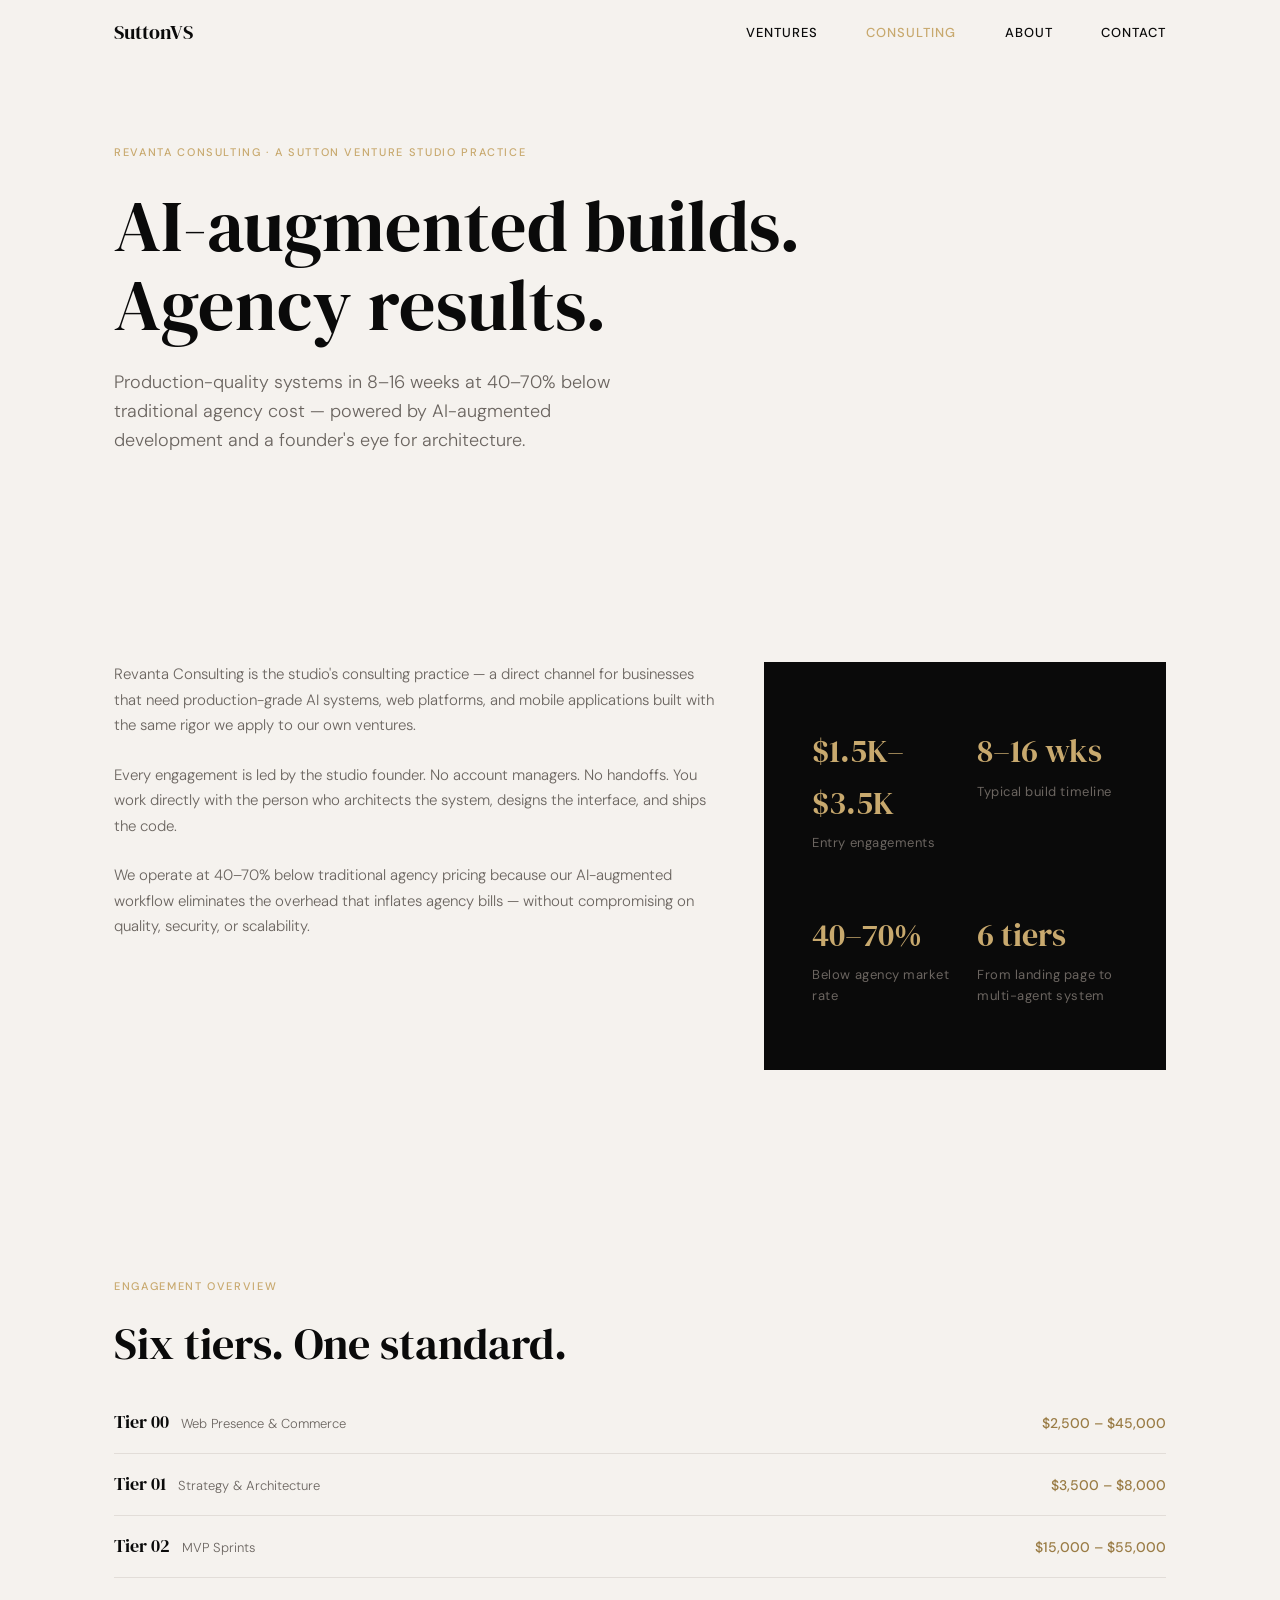
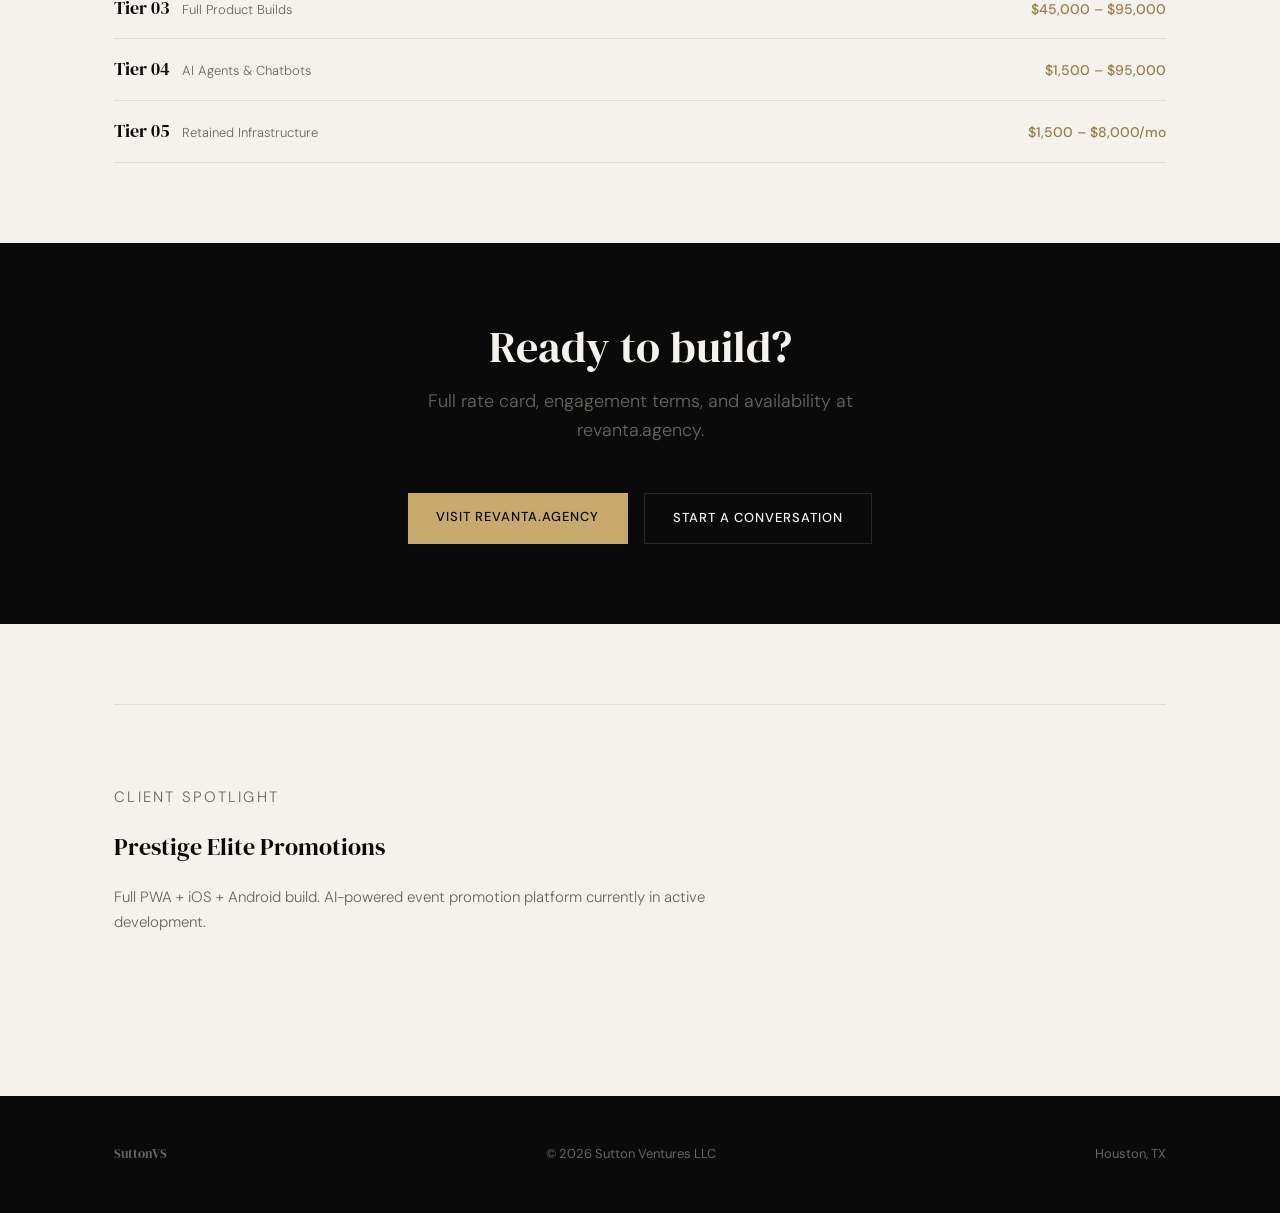
==== consulting.html @ 6d1bb9a5 "Initial commit: SuttonVS site with Supabase contact form Full 5-page static site for Sutton Venture " ====
<!DOCTYPE html>
<html lang="en">
<head>
  <meta charset="UTF-8">
  <meta name="viewport" content="width=device-width, initial-scale=1.0">
  <title>Consulting — Sutton Venture Studio</title>
  <meta name="description" content="Revanta Consulting — production-quality systems in 8–16 weeks at 40–70% below traditional agency cost. AI-augmented development from Sutton Venture Studio.">
  <link rel="preconnect" href="https://fonts.googleapis.com">
  <link rel="preconnect" href="https://fonts.gstatic.com" crossorigin>
  <link href="https://fonts.googleapis.com/css2?family=DM+Sans:ital,opsz,wght@0,9..40,300;0,9..40,400;0,9..40,500;0,9..40,700;1,9..40,300;1,9..40,400&family=DM+Serif+Display:ital@0;1&display=swap" rel="stylesheet">
  <link rel="stylesheet" href="styles.css">
</head>
<body>

  <!-- Navigation -->
  <nav>
    <div class="nav-inner container">
      <a href="index.html" class="nav-logo">SuttonVS</a>
      <ul class="nav-links">
        <li><a href="ventures.html">Ventures</a></li>
        <li><a href="consulting.html">Consulting</a></li>
        <li><a href="about.html">About</a></li>
        <li><a href="contact.html">Contact</a></li>
      </ul>
      <button class="hamburger" aria-label="Menu" aria-expanded="false">
        <span></span>
        <span></span>
        <span></span>
      </button>
    </div>
  </nav>

  <!-- Mobile Overlay -->
  <div class="mobile-overlay">
    <a href="index.html">Home</a>
    <a href="ventures.html">Ventures</a>
    <a href="consulting.html">Consulting</a>
    <a href="about.html">About</a>
    <a href="contact.html">Contact</a>
  </div>

  <!-- Hero -->
  <section class="hero">
    <div class="container">
      <p class="eyebrow">Revanta Consulting · A Sutton Venture Studio Practice</p>
      <h1>AI-augmented builds.<br>Agency results.</h1>
      <p class="subhead">Production-quality systems in 8–16 weeks at 40–70% below traditional agency cost — powered by AI-augmented development and a founder's eye for architecture.</p>
    </div>
  </section>

  <!-- Two-Column Layout -->
  <section class="section">
    <div class="container">
      <div class="consulting-layout">
        <div class="consulting-text">
          <p>Revanta Consulting is the studio's consulting practice — a direct channel for businesses that need production-grade AI systems, web platforms, and mobile applications built with the same rigor we apply to our own ventures.</p>
          <p>Every engagement is led by the studio founder. No account managers. No handoffs. You work directly with the person who architects the system, designs the interface, and ships the code.</p>
          <p>We operate at 40–70% below traditional agency pricing because our AI-augmented workflow eliminates the overhead that inflates agency bills — without compromising on quality, security, or scalability.</p>
        </div>
        <div class="stats-card">
          <div class="stat-item">
            <div class="stat-number">$1.5K–$3.5K</div>
            <div class="stat-label">Entry engagements</div>
          </div>
          <div class="stat-item">
            <div class="stat-number">8–16 wks</div>
            <div class="stat-label">Typical build timeline</div>
          </div>
          <div class="stat-item">
            <div class="stat-number">40–70%</div>
            <div class="stat-label">Below agency market rate</div>
          </div>
          <div class="stat-item">
            <div class="stat-number">6 tiers</div>
            <div class="stat-label">From landing page to multi-agent system</div>
          </div>
        </div>
      </div>
    </div>
  </section>

  <!-- Tier List -->
  <section class="section">
    <div class="container">
      <div class="tier-list">
        <div class="tier-list-header">
          <p class="eyebrow">Engagement Overview</p>
          <h2>Six tiers. One standard.</h2>
        </div>

        <div class="tier-row">
          <div>
            <span class="tier-name">Tier 00</span>
            <span class="tier-label">Web Presence &amp; Commerce</span>
          </div>
          <span class="tier-price">$2,500 – $45,000</span>
        </div>

        <div class="tier-row">
          <div>
            <span class="tier-name">Tier 01</span>
            <span class="tier-label">Strategy &amp; Architecture</span>
          </div>
          <span class="tier-price">$3,500 – $8,000</span>
        </div>

        <div class="tier-row">
          <div>
            <span class="tier-name">Tier 02</span>
            <span class="tier-label">MVP Sprints</span>
          </div>
          <span class="tier-price">$15,000 – $55,000</span>
        </div>

        <div class="tier-row">
          <div>
            <span class="tier-name">Tier 03</span>
            <span class="tier-label">Full Product Builds</span>
          </div>
          <span class="tier-price">$45,000 – $95,000</span>
        </div>

        <div class="tier-row">
          <div>
            <span class="tier-name">Tier 04</span>
            <span class="tier-label">AI Agents &amp; Chatbots</span>
          </div>
          <span class="tier-price">$1,500 – $95,000</span>
        </div>

        <div class="tier-row">
          <div>
            <span class="tier-name">Tier 05</span>
            <span class="tier-label">Retained Infrastructure</span>
          </div>
          <span class="tier-price">$1,500 – $8,000/mo</span>
        </div>
      </div>
    </div>
  </section>

  <!-- CTA Block -->
  <section class="section-dark cta-block">
    <div class="container">
      <h2>Ready to build?</h2>
      <p class="subhead">Full rate card, engagement terms, and availability at revanta.agency.</p>
      <div class="hero-ctas">
        <a href="https://revanta.agency" target="_blank" rel="noopener noreferrer" class="btn-primary">Visit revanta.agency</a>
        <a href="contact.html" class="btn-secondary">Start a Conversation</a>
      </div>
    </div>
  </section>

  <!-- Client Spotlight -->
  <section class="section">
    <div class="container">
      <div class="client-spotlight">
        <p class="eyebrow">Client Spotlight</p>
        <h3>Prestige Elite Promotions</h3>
        <p>Full PWA + iOS + Android build. AI-powered event promotion platform currently in active development.</p>
      </div>
    </div>
  </section>

  <!-- Footer -->
  <footer>
    <div class="container">
      <div class="footer-inner">
        <span class="footer-logo">SuttonVS</span>
        <span>© 2026 Sutton Ventures LLC</span>
        <span>Houston, TX</span>
      </div>
    </div>
  </footer>

  <script src="main.js"></script>
</body>
</html>
---- styles.css ----
/* ============================================
   SuttonVS.com — Design System & Styles
   Sutton Venture Studio · 2026
   ============================================ */

/* --- Design Tokens --- */
:root {
  --black: #0a0a0a;
  --off-white: #f5f2ee;
  --warm-white: #faf8f5;
  --gold: #c8a96e;
  --gold-light: #e8d5a8;
  --gold-dark: #9a7c45;
  --muted: #6b6560;
  --border: #e2ddd8;
  --border-dark: #2a2825;

  --space-xs: 8px;
  --space-sm: 16px;
  --space-md: 24px;
  --space-lg: 48px;
  --space-xl: 80px;
  --space-2xl: 120px;

  --max-width: 1100px;
  --nav-height: 64px;

  --font-heading: 'DM Serif Display', Georgia, serif;
  --font-body: 'DM Sans', -apple-system, Helvetica, Arial, sans-serif;
}

/* --- Reset --- */
*, *::before, *::after {
  box-sizing: border-box;
  margin: 0;
  padding: 0;
}

img { max-width: 100%; display: block; }
a { color: inherit; text-decoration: none; }
ul { list-style: none; }
button { background: none; border: none; cursor: pointer; font: inherit; color: inherit; }

/* --- Base --- */
html { scroll-behavior: smooth; }

body {
  font-family: var(--font-body);
  font-size: 16px;
  line-height: 1.6;
  color: var(--black);
  background: var(--off-white);
  -webkit-font-smoothing: antialiased;
  -moz-osx-font-smoothing: grayscale;
}

/* --- Typography --- */
h1, h2, h3, h4 {
  font-family: var(--font-heading);
  font-weight: 400;
  line-height: 1.1;
}

h1 { font-size: 40px; }
h2 { font-size: 32px; }
h3 { font-size: 24px; }
h4 { font-size: 20px; }

.eyebrow {
  font-family: var(--font-body);
  font-size: 11px;
  font-weight: 500;
  letter-spacing: 0.15em;
  text-transform: uppercase;
  color: var(--gold);
  margin-bottom: var(--space-md);
}

.subhead {
  font-family: var(--font-body);
  font-size: 18px;
  font-weight: 300;
  color: var(--muted);
  max-width: 520px;
  line-height: 1.6;
}

/* --- Layout --- */
.container {
  max-width: var(--max-width);
  margin: 0 auto;
  padding: 0 var(--space-md);
}

.section {
  padding: var(--space-xl) 0;
}

.section-dark {
  background: var(--black);
  color: var(--off-white);
}

/* --- Navigation --- */
nav {
  position: fixed;
  top: 0;
  left: 0;
  width: 100%;
  height: var(--nav-height);
  z-index: 1000;
  background: transparent;
  transition: background 0.3s ease, box-shadow 0.3s ease;
}

nav.nav-scrolled {
  background: var(--black);
  box-shadow: 0 1px 0 var(--border-dark);
}

.nav-inner {
  display: flex;
  align-items: center;
  justify-content: space-between;
  height: 100%;
}

.nav-logo {
  font-family: var(--font-heading);
  font-size: 20px;
  color: var(--black);
  transition: color 0.3s ease;
}

nav.nav-scrolled .nav-logo {
  color: var(--gold);
}

.nav-links {
  display: none;
  align-items: center;
  gap: var(--space-lg);
}

.nav-links a {
  font-family: var(--font-body);
  font-size: 13px;
  font-weight: 500;
  letter-spacing: 0.08em;
  text-transform: uppercase;
  color: var(--black);
  transition: color 0.3s ease;
}

.nav-links a:hover {
  color: var(--gold);
}

.nav-links a.active {
  color: var(--gold);
}

nav.nav-scrolled .nav-links a {
  color: var(--off-white);
}

nav.nav-scrolled .nav-links a:hover,
nav.nav-scrolled .nav-links a.active {
  color: var(--gold);
}

/* --- Hamburger --- */
.hamburger {
  display: flex;
  flex-direction: column;
  justify-content: center;
  gap: 5px;
  width: 28px;
  height: var(--nav-height);
  z-index: 1001;
}

.hamburger span {
  display: block;
  width: 100%;
  height: 2px;
  background: var(--black);
  transition: background 0.3s ease, transform 0.3s ease, opacity 0.3s ease;
}

nav.nav-scrolled .hamburger span {
  background: var(--off-white);
}

/* Hamburger open state */
body.menu-open .hamburger span:nth-child(1) {
  transform: translateY(7px) rotate(45deg);
  background: var(--off-white);
}

body.menu-open .hamburger span:nth-child(2) {
  opacity: 0;
}

body.menu-open .hamburger span:nth-child(3) {
  transform: translateY(-7px) rotate(-45deg);
  background: var(--off-white);
}

/* --- Mobile Overlay --- */
.mobile-overlay {
  position: fixed;
  inset: 0;
  background: var(--black);
  z-index: 999;
  display: flex;
  flex-direction: column;
  align-items: center;
  justify-content: center;
  gap: var(--space-lg);
  opacity: 0;
  pointer-events: none;
  transition: opacity 0.3s ease;
}

body.menu-open .mobile-overlay {
  opacity: 1;
  pointer-events: auto;
}

.mobile-overlay a {
  font-family: var(--font-heading);
  font-size: 36px;
  color: var(--off-white);
  transition: color 0.2s ease;
}

.mobile-overlay a:hover {
  color: var(--gold);
}

/* --- Buttons --- */
.btn-primary {
  display: inline-block;
  background: var(--gold);
  color: var(--black);
  font-family: var(--font-body);
  font-size: 13px;
  font-weight: 500;
  letter-spacing: 0.08em;
  text-transform: uppercase;
  padding: 14px 28px;
  border: none;
  cursor: pointer;
  transition: background 0.2s ease;
}

.btn-primary:hover {
  background: var(--gold-dark);
}

.btn-secondary {
  display: inline-block;
  background: transparent;
  color: var(--black);
  font-family: var(--font-body);
  font-size: 13px;
  font-weight: 500;
  letter-spacing: 0.08em;
  text-transform: uppercase;
  padding: 14px 28px;
  border: 1px solid var(--border);
  cursor: pointer;
  transition: background 0.2s ease, color 0.2s ease;
}

.btn-secondary:hover {
  background: var(--black);
  color: var(--off-white);
}

/* Light button variants for dark sections */
.section-dark .btn-primary {
  background: var(--gold);
  color: var(--black);
}

.section-dark .btn-secondary {
  color: var(--off-white);
  border-color: var(--border-dark);
}

.section-dark .btn-secondary:hover {
  background: var(--off-white);
  color: var(--black);
}

/* --- Hero --- */
.hero {
  padding-top: calc(var(--nav-height) + var(--space-xl));
  padding-bottom: var(--space-xl);
}

.hero h1 {
  margin-bottom: var(--space-md);
}

.hero .subhead {
  margin-bottom: var(--space-lg);
}

.hero-ctas {
  display: flex;
  gap: var(--space-sm);
  flex-wrap: wrap;
}

/* ============================================
   HOME PAGE
   ============================================ */

/* --- Studio Model (3-column) --- */
.studio-model {
  display: grid;
  grid-template-columns: 1fr;
  gap: var(--space-lg);
}

.studio-model-item {
  padding: var(--space-md) 0;
}

.studio-model-number {
  font-family: var(--font-heading);
  font-size: 48px;
  color: var(--gold);
  margin-bottom: var(--space-sm);
  line-height: 1;
}

.studio-model-item h3 {
  margin-bottom: var(--space-xs);
}

.studio-model-item p {
  font-size: 15px;
  color: var(--muted);
  font-weight: 300;
  line-height: 1.7;
}

/* --- Portfolio Snapshot (home, 3 featured) --- */
.portfolio-snapshot-grid {
  display: grid;
  grid-template-columns: 1fr;
  gap: var(--space-md);
  margin-top: var(--space-lg);
  margin-bottom: var(--space-lg);
}

.portfolio-snapshot .eyebrow {
  margin-bottom: var(--space-sm);
}

.portfolio-link {
  font-family: var(--font-body);
  font-size: 14px;
  font-weight: 500;
  color: var(--gold);
  letter-spacing: 0.04em;
  transition: color 0.2s ease;
}

.portfolio-link:hover {
  color: var(--gold-dark);
}

/* --- Consulting Pull-Quote --- */
.consulting-quote {
  padding: var(--space-xl) 0;
}

.consulting-quote blockquote {
  font-family: var(--font-heading);
  font-style: italic;
  font-size: 22px;
  line-height: 1.5;
  color: var(--off-white);
  border-left: 4px solid var(--gold);
  padding-left: var(--space-md);
  max-width: 720px;
  margin-bottom: var(--space-lg);
}

/* --- Location Bar --- */
.location-bar {
  border-top: 1px solid var(--border);
  border-bottom: 1px solid var(--border);
  padding: var(--space-md) 0;
  text-align: center;
  font-size: 13px;
  letter-spacing: 0.06em;
  color: var(--muted);
}

.location-bar span {
  display: inline;
}

.location-bar .separator {
  margin: 0 var(--space-sm);
}

/* ============================================
   VENTURES PAGE
   ============================================ */

/* --- Venture Grid --- */
.venture-grid {
  display: grid;
  grid-template-columns: 1fr;
  gap: var(--space-md);
}

/* --- Venture Card --- */
.venture-card {
  background: var(--warm-white);
  border-left: 3px solid var(--border);
  padding: var(--space-md);
  transition: box-shadow 0.2s ease;
}

.venture-card:hover {
  box-shadow: 0 2px 12px rgba(0, 0, 0, 0.06);
}

.venture-card-header {
  display: flex;
  align-items: flex-start;
  justify-content: space-between;
  gap: var(--space-sm);
  margin-bottom: var(--space-xs);
}

.venture-name {
  font-family: var(--font-heading);
  font-size: 22px;
  transition: font-style 0.2s ease;
}

.venture-card:hover .venture-name {
  font-style: italic;
}

.venture-domain {
  font-size: 11px;
  font-weight: 500;
  letter-spacing: 0.12em;
  text-transform: uppercase;
  color: var(--gold);
  margin-bottom: var(--space-xs);
}

.venture-desc {
  font-size: 14px;
  font-weight: 300;
  color: var(--muted);
  line-height: 1.6;
}

/* --- Status Badges --- */
.badge {
  display: inline-block;
  font-family: var(--font-body);
  font-size: 11px;
  font-weight: 500;
  padding: 4px 12px;
  border-radius: 100px;
  white-space: nowrap;
  flex-shrink: 0;
}

.badge-live {
  background: rgba(200, 169, 110, 0.15);
  color: var(--gold-dark);
  border: 1px solid rgba(200, 169, 110, 0.3);
}

.badge-nearly {
  background: rgba(200, 169, 110, 0.08);
  color: var(--muted);
  border: 1px solid transparent;
}

.badge-building {
  background: transparent;
  color: var(--muted);
  border: 1px solid var(--border);
}

.badge-deck {
  background: transparent;
  color: var(--border);
  border: 1px solid var(--border-dark);
}

/* --- Venture Card Border Colors --- */
.border-live { border-left-color: var(--gold); }
.border-nearly { border-left-color: var(--gold-dark); }
.border-building { border-left-color: var(--muted); }
.border-deck { border-left-color: var(--border-dark); }

/* --- Revanta Client Section --- */
.revanta-section {
  border-top: 1px solid var(--border);
  margin-top: var(--space-xl);
  padding-top: var(--space-xl);
}

.revanta-section h3 {
  margin-bottom: var(--space-md);
}

.revanta-card {
  background: var(--warm-white);
  border-left: 3px solid var(--gold);
  padding: var(--space-md);
}

.revanta-card h4 {
  margin-bottom: var(--space-xs);
}

.revanta-card p {
  font-size: 14px;
  font-weight: 300;
  color: var(--muted);
  margin-bottom: var(--space-sm);
}

.revanta-card a {
  font-size: 13px;
  font-weight: 500;
  color: var(--gold);
  letter-spacing: 0.04em;
}

.revanta-card a:hover {
  color: var(--gold-dark);
}

/* ============================================
   CONSULTING PAGE
   ============================================ */

/* --- Consulting Layout --- */
.consulting-layout {
  display: grid;
  grid-template-columns: 1fr;
  gap: var(--space-lg);
}

.consulting-text p {
  font-size: 15px;
  font-weight: 300;
  color: var(--muted);
  line-height: 1.7;
  margin-bottom: var(--space-md);
}

/* --- Stats Card --- */
.stats-card {
  background: var(--black);
  padding: var(--space-lg);
  display: grid;
  grid-template-columns: 1fr 1fr;
  gap: var(--space-md);
}

.stat-item {
  padding: var(--space-sm) 0;
}

.stat-number {
  font-family: var(--font-heading);
  font-size: 28px;
  color: var(--gold);
  margin-bottom: 4px;
}

.stat-label {
  font-size: 13px;
  color: var(--muted);
  letter-spacing: 0.04em;
}

/* --- Tier List --- */
.tier-list {
  margin-top: var(--space-lg);
}

.tier-list-header {
  margin-bottom: var(--space-md);
}

.tier-row {
  display: flex;
  justify-content: space-between;
  align-items: baseline;
  padding: var(--space-sm) 0;
  border-bottom: 1px solid var(--border);
}

.tier-name {
  font-family: var(--font-heading);
  font-size: 18px;
}

.tier-label {
  font-size: 13px;
  color: var(--muted);
  margin-left: var(--space-xs);
  font-weight: 300;
}

.tier-price {
  font-size: 14px;
  font-weight: 500;
  color: var(--gold-dark);
  white-space: nowrap;
}

/* --- CTA Block --- */
.cta-block {
  text-align: center;
  padding: var(--space-xl) 0;
}

.cta-block h2 {
  margin-bottom: var(--space-sm);
}

.cta-block .subhead {
  margin: 0 auto var(--space-lg);
  text-align: center;
}

.cta-block .hero-ctas {
  justify-content: center;
}

/* --- Client Spotlight --- */
.client-spotlight {
  border-top: 1px solid var(--border);
  padding-top: var(--space-xl);
}

.client-spotlight h3 {
  margin-bottom: var(--space-md);
}

.client-spotlight p {
  font-size: 15px;
  font-weight: 300;
  color: var(--muted);
  line-height: 1.7;
  max-width: 600px;
}

/* ============================================
   ABOUT PAGE
   ============================================ */

/* --- Founder Section --- */
.founder-section {
  display: grid;
  grid-template-columns: 1fr;
  gap: var(--space-lg);
}

.founder-info h3 {
  font-size: 28px;
  margin-bottom: var(--space-xs);
}

.founder-title {
  font-size: 14px;
  color: var(--gold);
  font-weight: 500;
  letter-spacing: 0.04em;
  margin-bottom: var(--space-md);
}

.founder-bio p {
  font-size: 15px;
  font-weight: 300;
  color: var(--muted);
  line-height: 1.7;
  margin-bottom: var(--space-sm);
}

/* --- Philosophy Grid --- */
.philosophy-grid {
  display: grid;
  grid-template-columns: 1fr;
  gap: var(--space-lg);
}

.philosophy-item h4 {
  margin-bottom: var(--space-xs);
  color: var(--black);
}

.philosophy-item p {
  font-size: 15px;
  font-weight: 300;
  color: var(--muted);
  line-height: 1.7;
}

/* --- Timeline --- */
.timeline-wrapper {
  overflow-x: auto;
  -webkit-overflow-scrolling: touch;
  -ms-overflow-style: none;
  scrollbar-width: none;
  position: relative;
}

.timeline-wrapper::-webkit-scrollbar {
  display: none;
}

.timeline {
  display: flex;
  gap: var(--space-md);
  padding-bottom: var(--space-sm);
  min-width: max-content;
}

.timeline-item {
  flex: 0 0 auto;
  min-width: 200px;
  padding: var(--space-sm);
  border-left: 2px solid var(--gold);
}

.timeline-year {
  font-family: var(--font-heading);
  font-size: 20px;
  color: var(--gold);
  margin-bottom: 4px;
}

.timeline-event {
  font-size: 14px;
  font-weight: 300;
  color: var(--muted);
}

/* Timeline fade hint */
.timeline-container {
  position: relative;
}

.timeline-container::after {
  content: '';
  position: absolute;
  top: 0;
  right: 0;
  bottom: 0;
  width: 60px;
  background: linear-gradient(to right, transparent, var(--off-white));
  pointer-events: none;
}

/* ============================================
   CONTACT PAGE
   ============================================ */

/* --- Form --- */
.form-grid {
  max-width: 640px;
}

.form-group {
  margin-bottom: var(--space-md);
}

.form-group label {
  display: block;
  font-size: 13px;
  font-weight: 500;
  letter-spacing: 0.04em;
  margin-bottom: var(--space-xs);
  color: var(--black);
}

.form-group input,
.form-group select,
.form-group textarea {
  width: 100%;
  font-family: var(--font-body);
  font-size: 15px;
  padding: 12px 16px;
  border: 1px solid var(--border);
  background: var(--warm-white);
  color: var(--black);
  outline: none;
  transition: border-color 0.2s ease;
}

.form-group input:focus,
.form-group select:focus,
.form-group textarea:focus {
  border-color: var(--gold);
}

.form-group textarea {
  min-height: 140px;
  resize: vertical;
}

.form-group select {
  appearance: none;
  background-image: url("data:image/svg+xml,%3Csvg xmlns='http://www.w3.org/2000/svg' width='12' height='8' viewBox='0 0 12 8'%3E%3Cpath fill='%236b6560' d='M1.41 0L6 4.58 10.59 0 12 1.41l-6 6-6-6z'/%3E%3C/svg%3E");
  background-repeat: no-repeat;
  background-position: right 16px center;
  padding-right: 40px;
}

.form-group .optional {
  font-weight: 300;
  color: var(--muted);
  font-size: 12px;
  margin-left: 4px;
}

/* --- Form Validation --- */
.form-group .error-msg {
  display: none;
  font-size: 12px;
  color: var(--gold-dark);
  margin-top: 4px;
}

.form-group.has-error input,
.form-group.has-error select,
.form-group.has-error textarea {
  border-color: var(--gold-dark);
}

.form-group.has-error .error-msg {
  display: block;
}

/* --- Submit Button --- */
.form-submit {
  margin-top: var(--space-md);
}

.form-submit .btn-primary {
  width: 100%;
  padding: 16px;
  font-size: 14px;
}

.form-submit .btn-primary:disabled {
  opacity: 0.6;
  cursor: not-allowed;
}

/* --- Form Success State --- */
.form-success {
  display: none;
  background: var(--black);
  padding: var(--space-lg);
  text-align: center;
}

.form-success-icon {
  color: var(--gold);
  margin-bottom: var(--space-md);
}

.form-success h3 {
  font-family: var(--font-heading);
  font-style: italic;
  font-size: 24px;
  color: var(--off-white);
  margin-bottom: var(--space-sm);
}

.form-success p {
  font-size: 14px;
  color: var(--muted);
}

/* --- Form Error State --- */
.form-error {
  display: none;
  background: rgba(200, 169, 110, 0.08);
  border: 1px solid var(--gold-dark);
  padding: var(--space-md);
  margin-bottom: var(--space-md);
  font-size: 14px;
  color: var(--gold-dark);
}

/* --- Contact Strip --- */
.contact-strip {
  border-top: 1px solid var(--border);
  margin-top: var(--space-xl);
  padding-top: var(--space-lg);
  font-size: 14px;
  color: var(--muted);
  line-height: 1.8;
}

.contact-strip a {
  color: var(--gold);
  transition: color 0.2s ease;
}

.contact-strip a:hover {
  color: var(--gold-dark);
}

/* ============================================
   FOOTER
   ============================================ */
footer {
  background: var(--black);
  padding: var(--space-lg) 0;
  margin-top: var(--space-xl);
}

.footer-inner {
  display: flex;
  flex-direction: column;
  align-items: center;
  gap: var(--space-sm);
  text-align: center;
}

.footer-logo {
  font-family: var(--font-heading);
  font-size: 18px;
  color: var(--gold);
}

.footer-inner span {
  font-size: 13px;
  color: var(--muted);
}

/* ============================================
   RESPONSIVE — Desktop (768px+)
   ============================================ */
@media (min-width: 768px) {
  /* Typography */
  h1 { font-size: 72px; }
  h2 { font-size: 44px; }

  /* Nav */
  .nav-links {
    display: flex;
  }

  .hamburger {
    display: none;
  }

  /* Studio Model */
  .studio-model {
    grid-template-columns: repeat(3, 1fr);
  }

  /* Portfolio Snapshot */
  .portfolio-snapshot-grid {
    grid-template-columns: repeat(3, 1fr);
  }

  /* Venture Grid */
  .venture-grid {
    grid-template-columns: repeat(2, 1fr);
  }

  /* Consulting Layout */
  .consulting-layout {
    grid-template-columns: 3fr 2fr;
    align-items: start;
  }

  /* Stats Card */
  .stat-number {
    font-size: 32px;
  }

  /* Founder Section */
  .founder-section {
    grid-template-columns: 55fr 45fr;
  }

  /* Philosophy Grid */
  .philosophy-grid {
    grid-template-columns: repeat(3, 1fr);
  }

  /* Timeline — no fade needed on desktop */
  .timeline-container::after {
    display: none;
  }

  /* Footer */
  .footer-inner {
    flex-direction: row;
    justify-content: space-between;
  }

  /* Form submit */
  .form-submit .btn-primary {
    width: auto;
  }
}
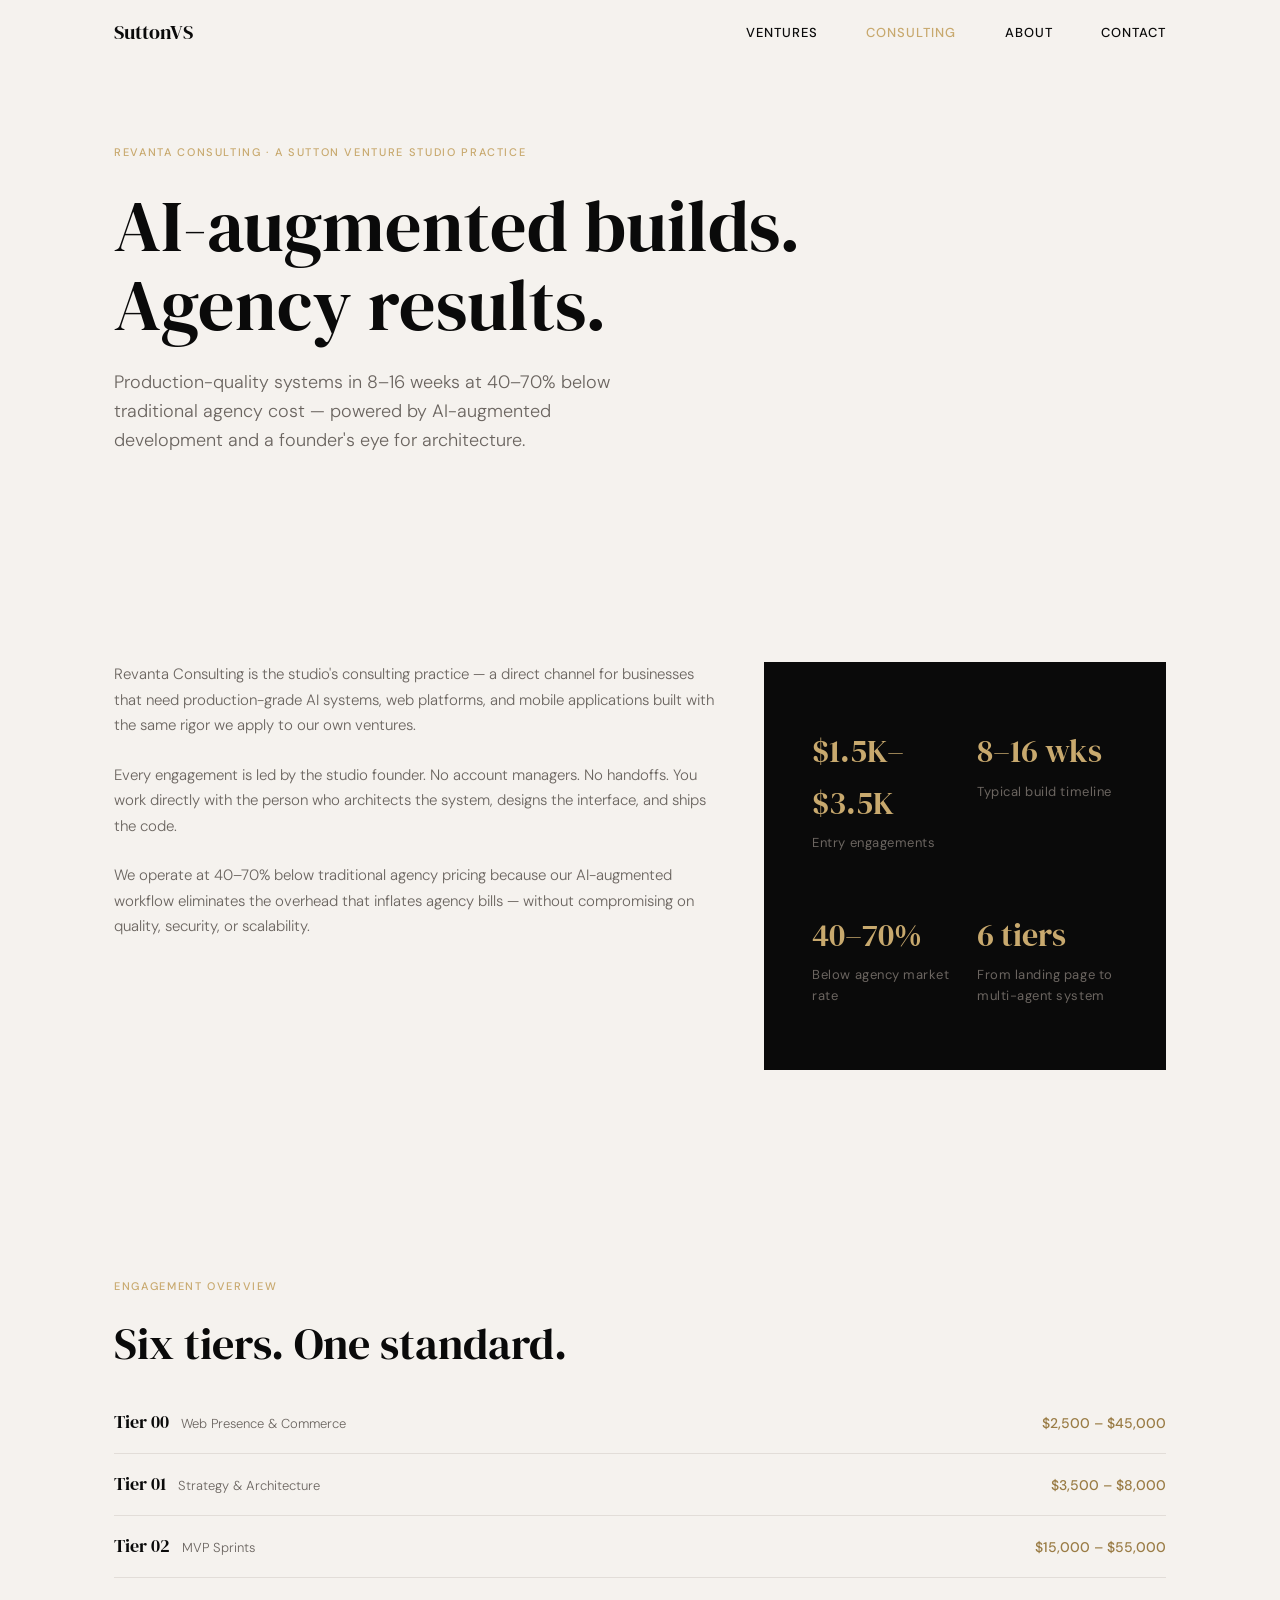
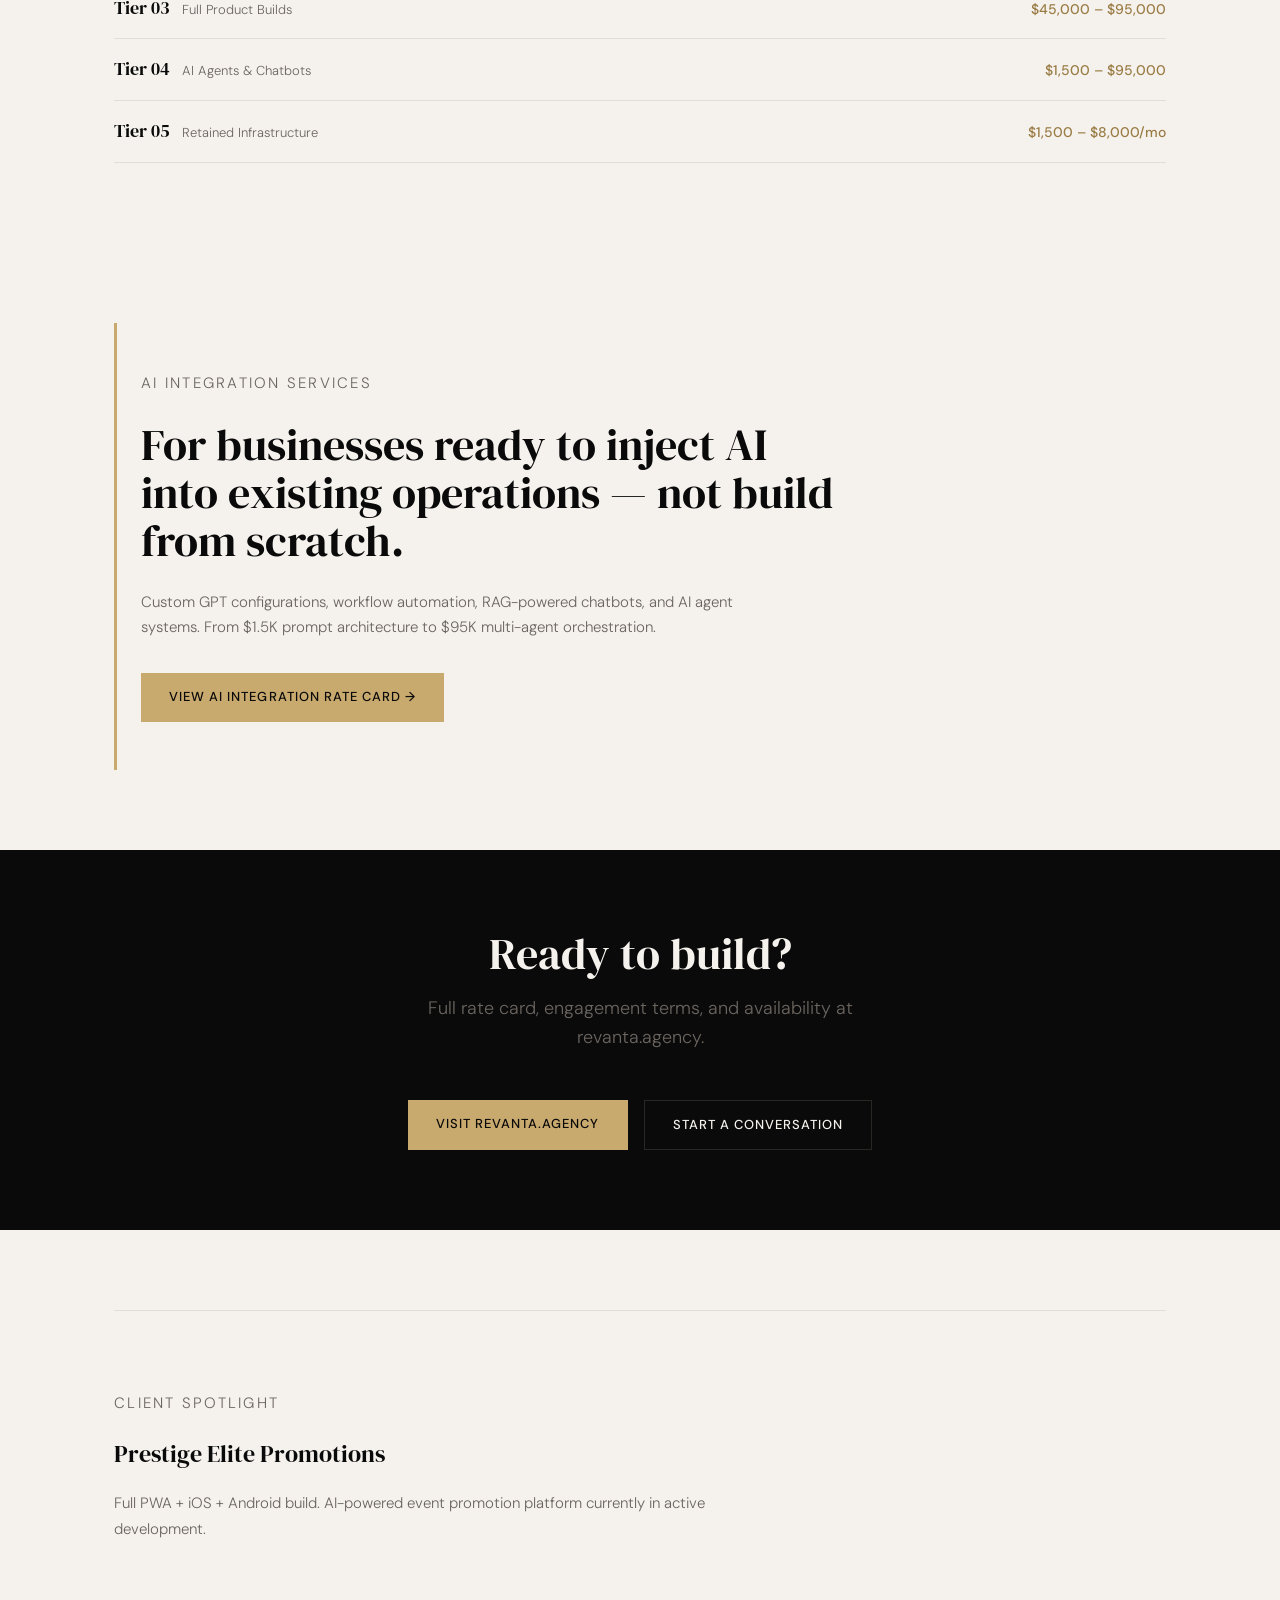
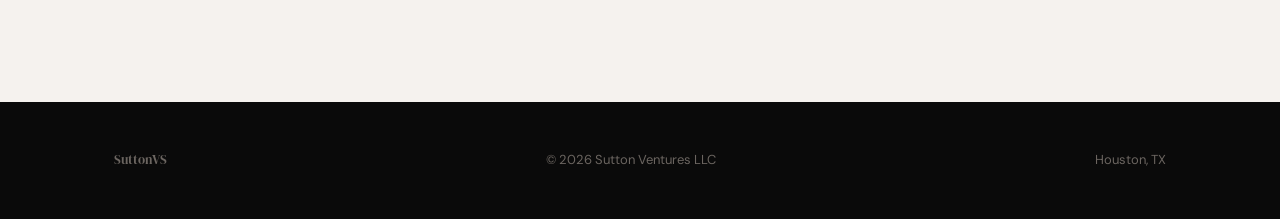
==== commit 8b71370e: "Update ventures and consulting pages - Reorganize ventures grid: Apparel Flow and Music Ops Pro to t" ====
--- a/consulting.html
+++ b/consulting.html
@@ -139,6 +139,18 @@
     </div>
   </section>
 
+  <!-- AI Integration Services -->
+  <section class="section">
+    <div class="container">
+      <div class="ai-integration-card">
+        <p class="eyebrow">AI Integration Services</p>
+        <h2>For businesses ready to inject AI into existing operations — not build from scratch.</h2>
+        <p>Custom GPT configurations, workflow automation, RAG-powered chatbots, and AI agent systems. From $1.5K prompt architecture to $95K multi-agent orchestration.</p>
+        <a href="ai-services.html" target="_blank" rel="noopener noreferrer" class="btn-primary">View AI Integration Rate Card →</a>
+      </div>
+    </div>
+  </section>
+
   <!-- CTA Block -->
   <section class="section-dark cta-block">
     <div class="container">
--- a/styles.css
+++ b/styles.css
@@ -430,6 +430,12 @@
   transition: box-shadow 0.2s ease;
 }
 
+a.venture-card {
+  display: block;
+  text-decoration: none;
+  color: inherit;
+}
+
 .venture-card:hover {
   box-shadow: 0 2px 12px rgba(0, 0, 0, 0.06);
 }
@@ -653,6 +659,29 @@
 .client-spotlight {
   border-top: 1px solid var(--border);
   padding-top: var(--space-xl);
+}
+
+.ai-integration-card {
+  border-left: 3px solid var(--gold);
+  padding: var(--space-lg) var(--space-md);
+  max-width: 760px;
+}
+
+.ai-integration-card h2 {
+  margin-bottom: var(--space-md);
+}
+
+.ai-integration-card p {
+  font-size: 15px;
+  font-weight: 300;
+  color: var(--muted);
+  line-height: 1.7;
+  margin-bottom: var(--space-md);
+  max-width: 600px;
+}
+
+.ai-integration-card .btn-primary {
+  margin-top: var(--space-xs);
 }
 
 .client-spotlight h3 {
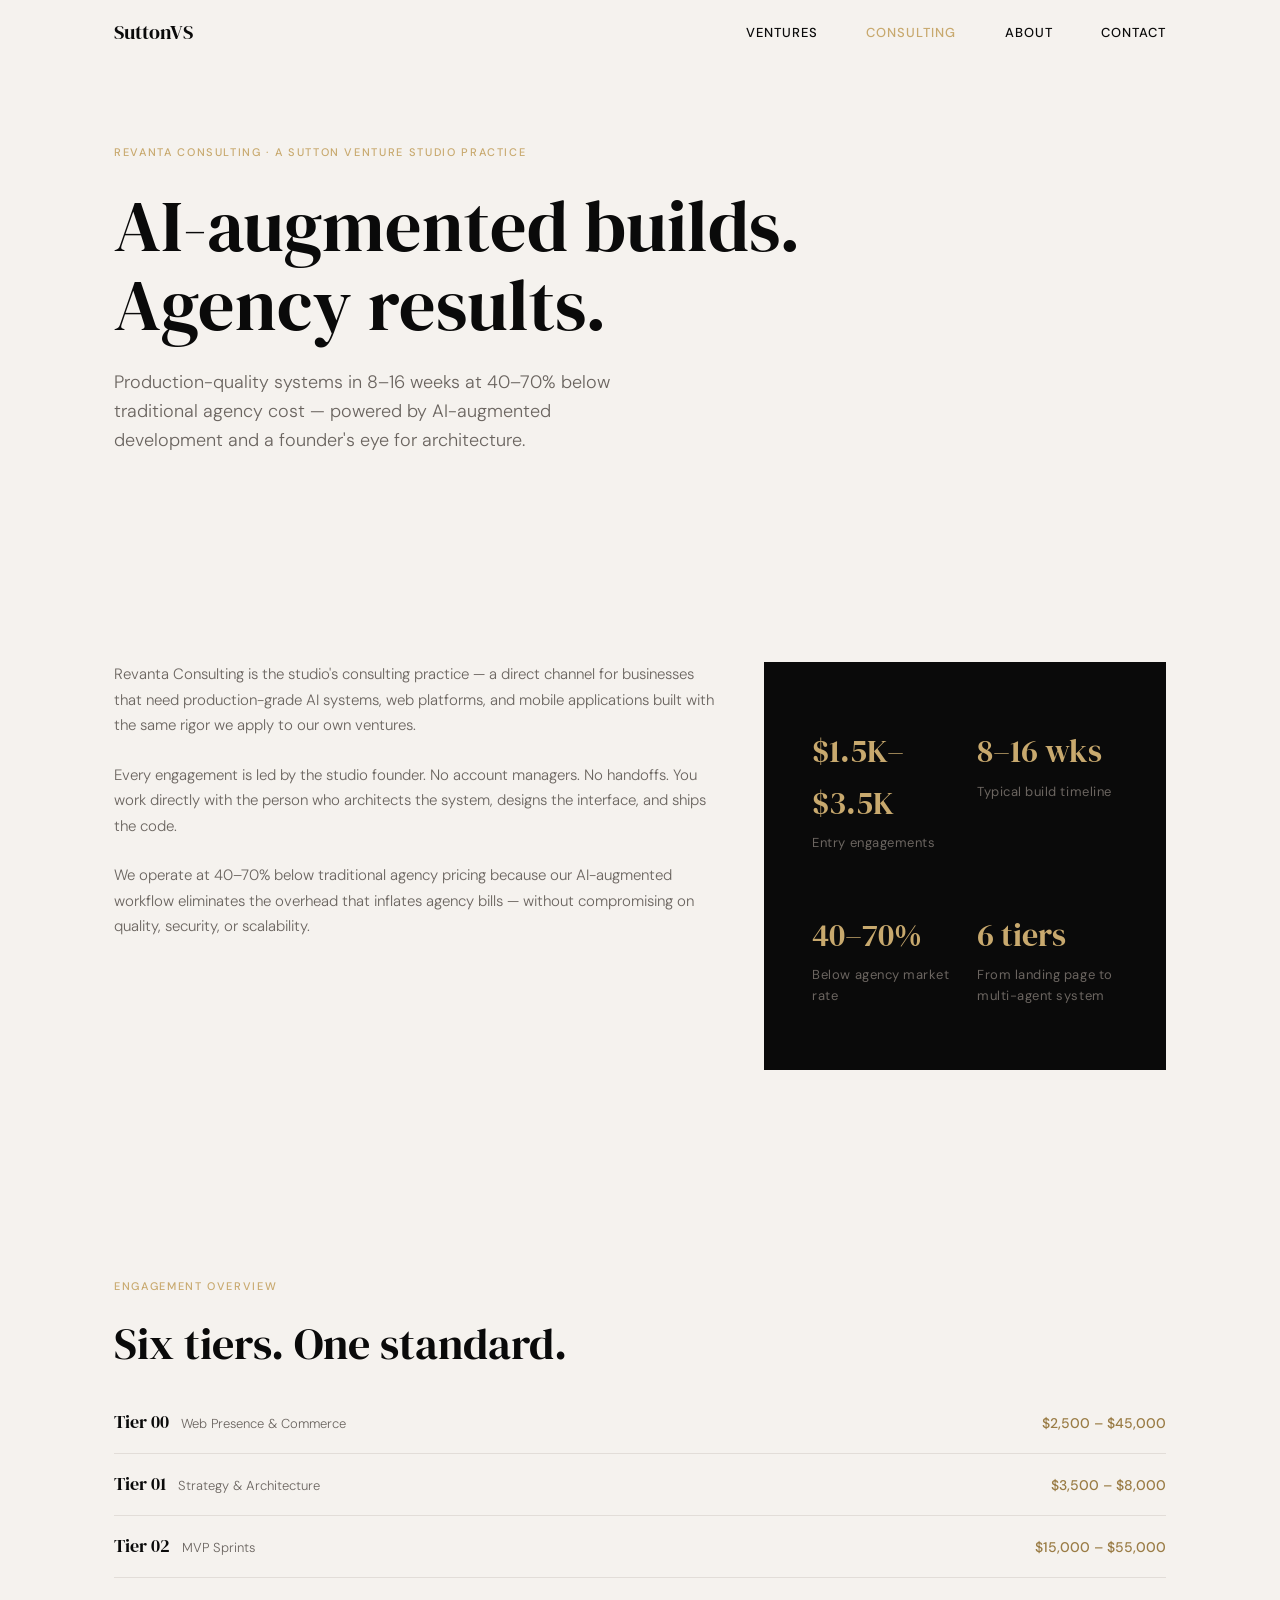
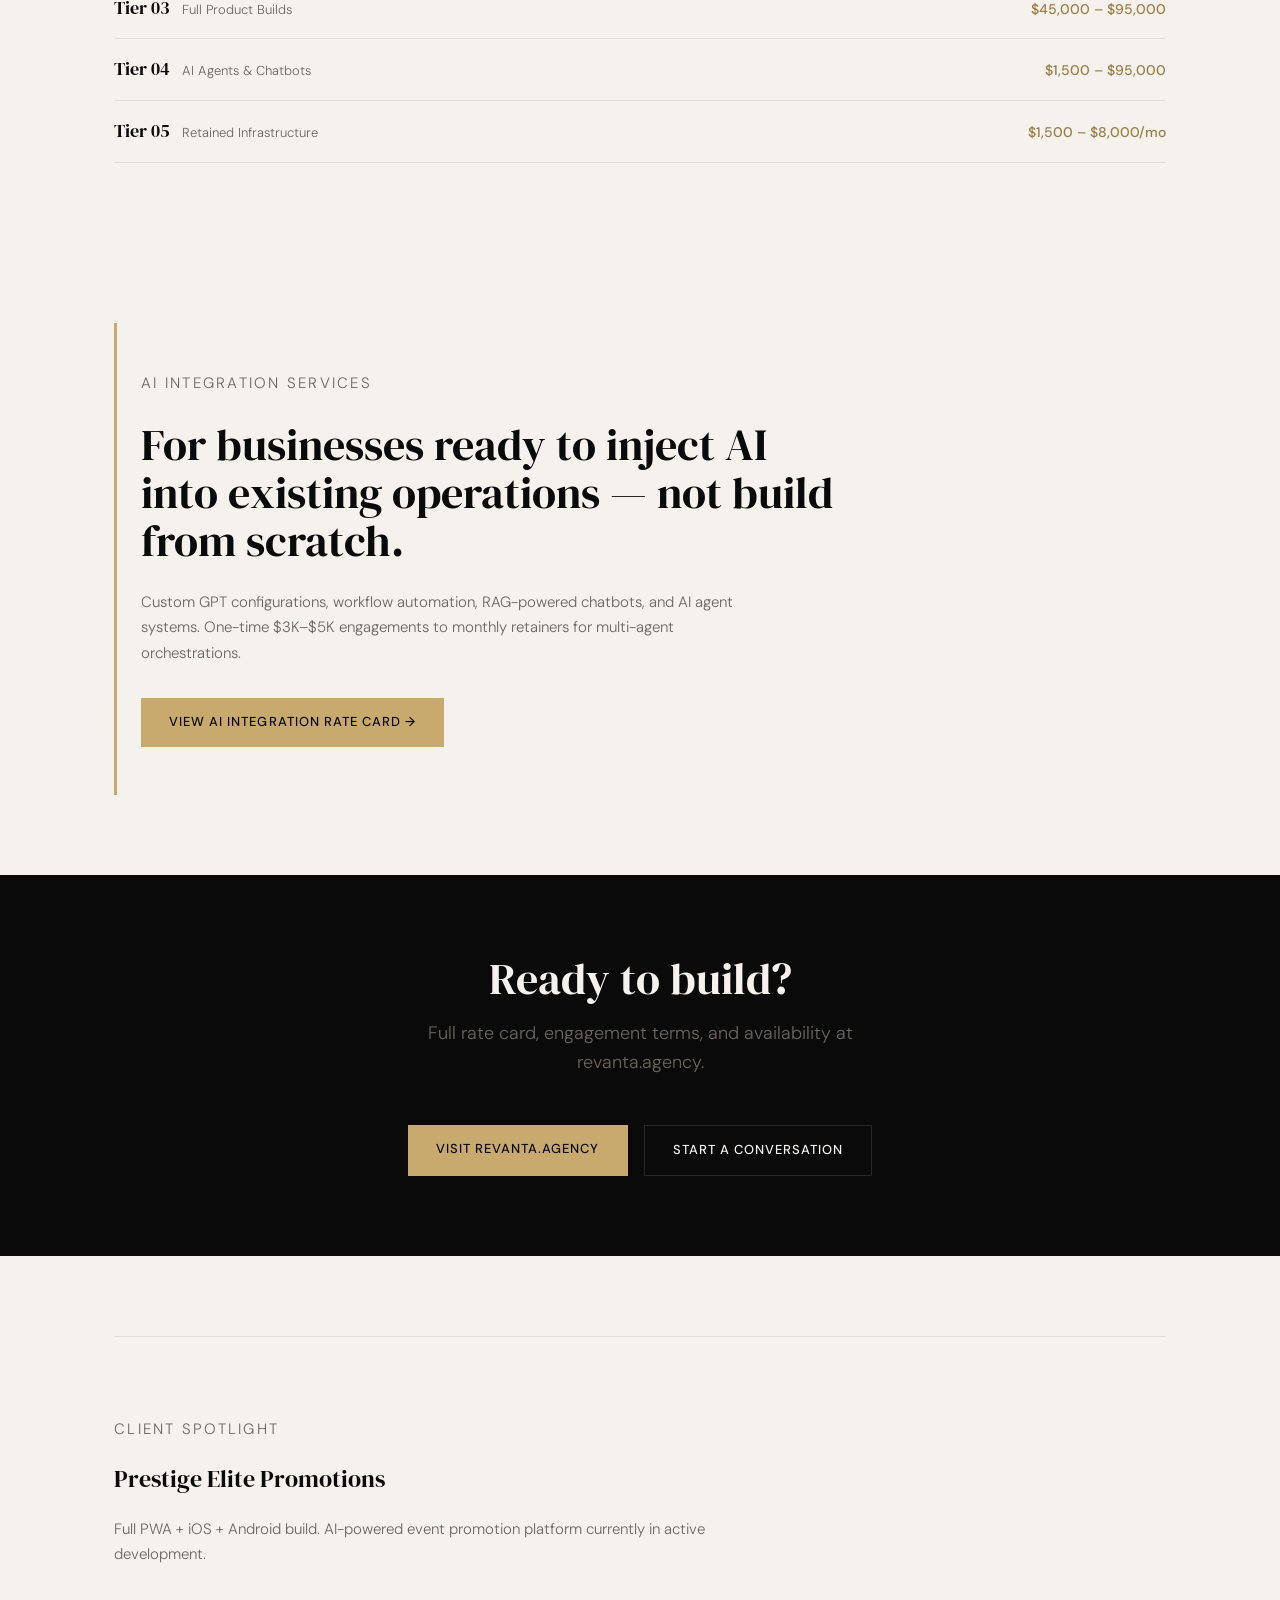
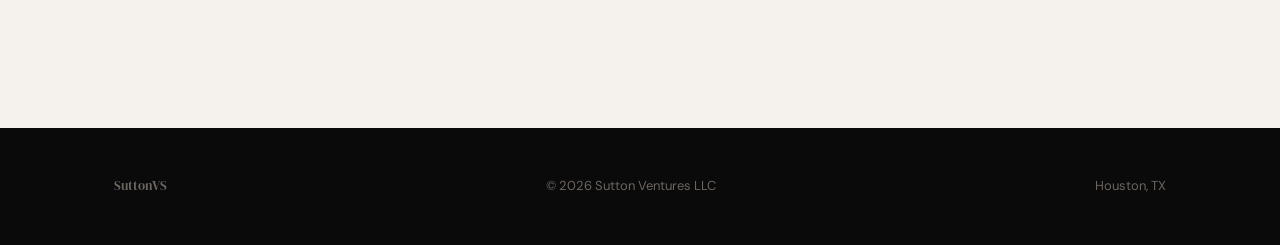
==== commit ec14e9dc: "Fix AI services link and update rate copy - Move ai-services.html from Public/ to repo root so Verce" ====
--- a/consulting.html
+++ b/consulting.html
@@ -145,8 +145,8 @@
       <div class="ai-integration-card">
         <p class="eyebrow">AI Integration Services</p>
         <h2>For businesses ready to inject AI into existing operations — not build from scratch.</h2>
-        <p>Custom GPT configurations, workflow automation, RAG-powered chatbots, and AI agent systems. From $1.5K prompt architecture to $95K multi-agent orchestration.</p>
-        <a href="ai-services.html" target="_blank" rel="noopener noreferrer" class="btn-primary">View AI Integration Rate Card →</a>
+        <p>Custom GPT configurations, workflow automation, RAG-powered chatbots, and AI agent systems. One-time $3K–$5K engagements to monthly retainers for multi-agent orchestrations.</p>
+        <a href="/ai-services.html" target="_blank" rel="noopener noreferrer" class="btn-primary">View AI Integration Rate Card →</a>
       </div>
     </div>
   </section>
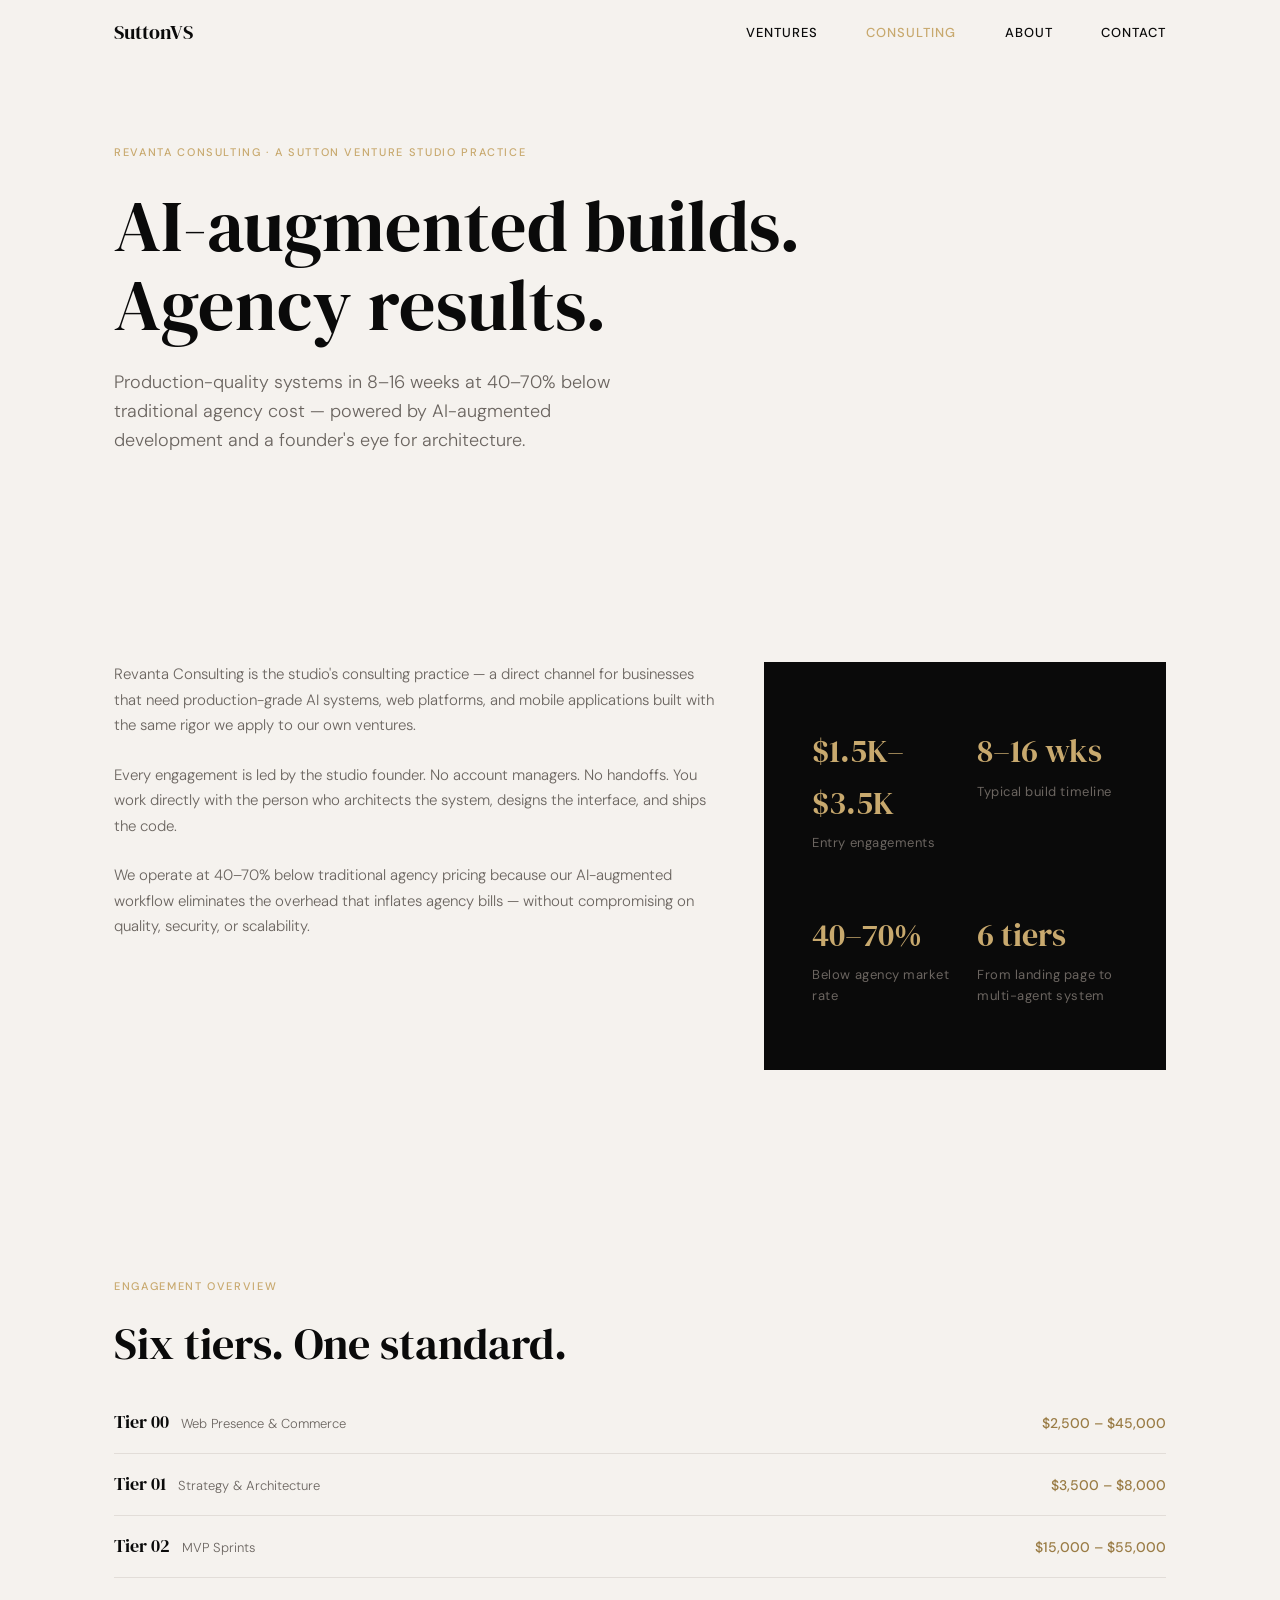
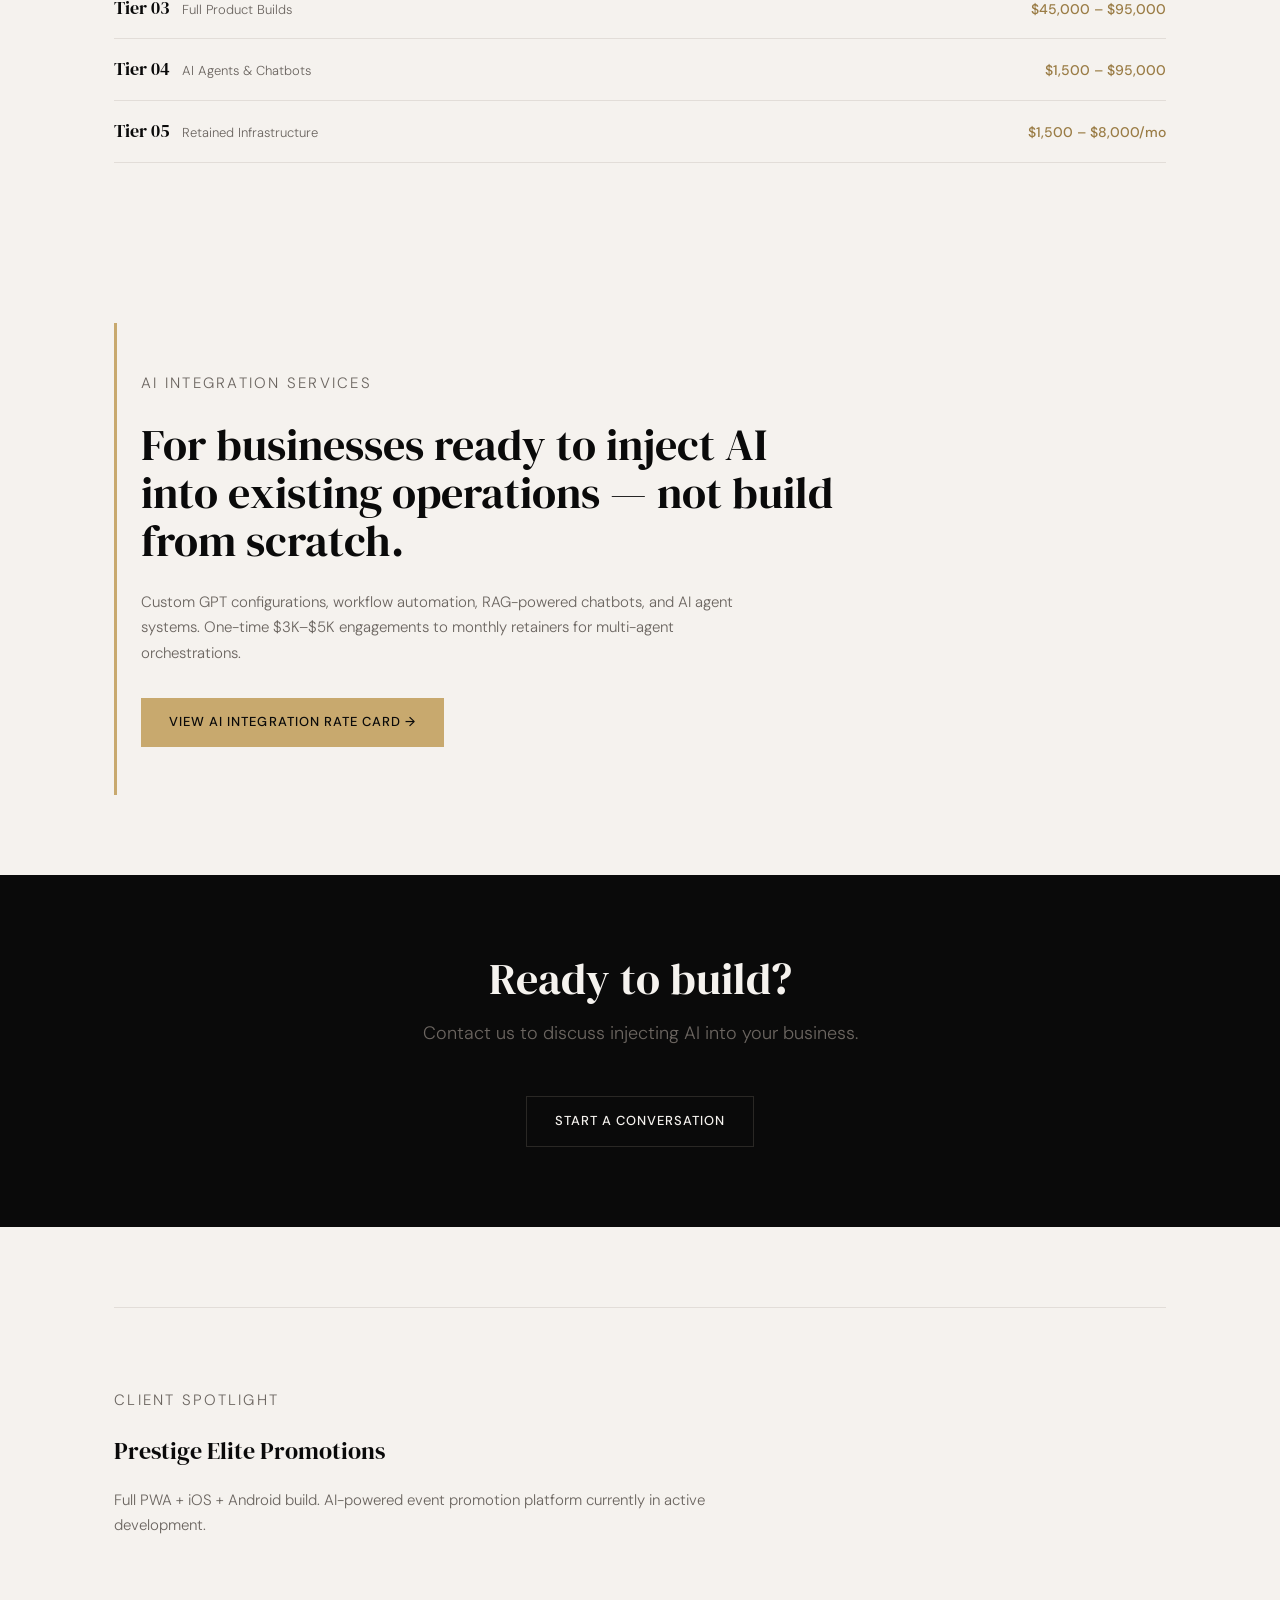
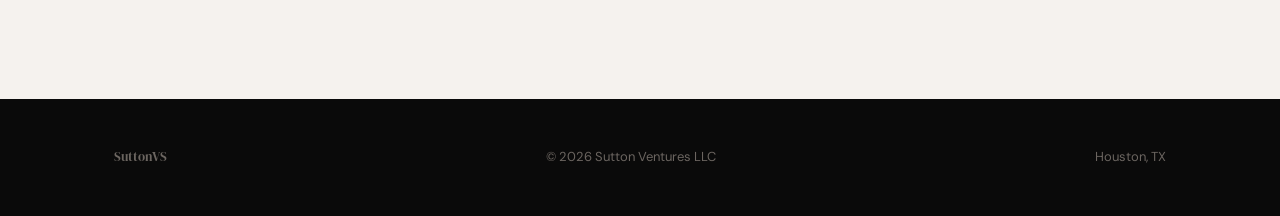
==== commit df3fe635: "Simplify Ready to build CTA on consulting page - Remove redundant Visit revanta.agency button - Rewr" ====
--- a/consulting.html
+++ b/consulting.html
@@ -155,9 +155,8 @@
   <section class="section-dark cta-block">
     <div class="container">
       <h2>Ready to build?</h2>
-      <p class="subhead">Full rate card, engagement terms, and availability at revanta.agency.</p>
+      <p class="subhead">Contact us to discuss injecting AI into your business.</p>
       <div class="hero-ctas">
-        <a href="https://revanta.agency" target="_blank" rel="noopener noreferrer" class="btn-primary">Visit revanta.agency</a>
         <a href="contact.html" class="btn-secondary">Start a Conversation</a>
       </div>
     </div>
--- a/styles.css
+++ b/styles.css
@@ -505,9 +505,9 @@
 }
 
 .badge-deck {
-  background: transparent;
-  color: var(--border);
-  border: 1px solid var(--border-dark);
+  background: rgba(200, 169, 110, 0.15);
+  color: var(--gold-dark);
+  border: 1px solid rgba(200, 169, 110, 0.3);
 }
 
 /* --- Venture Card Border Colors --- */
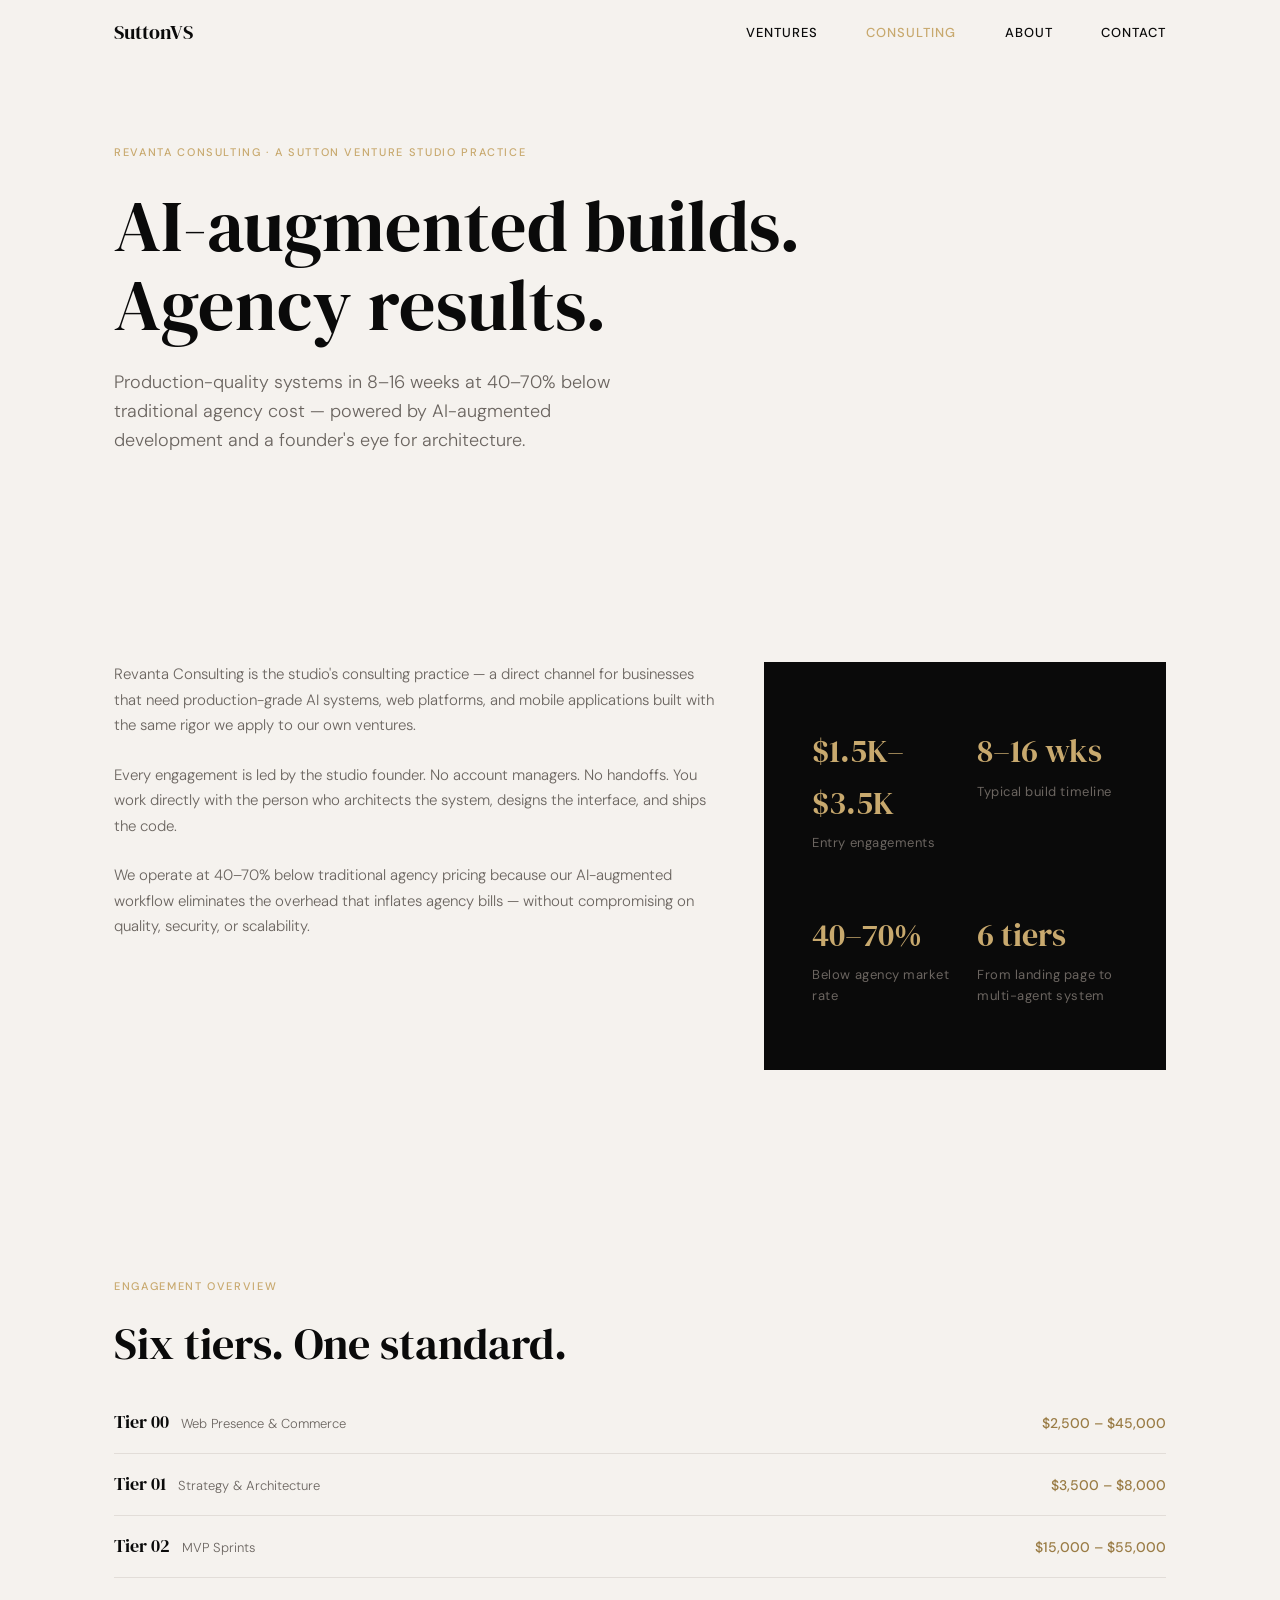
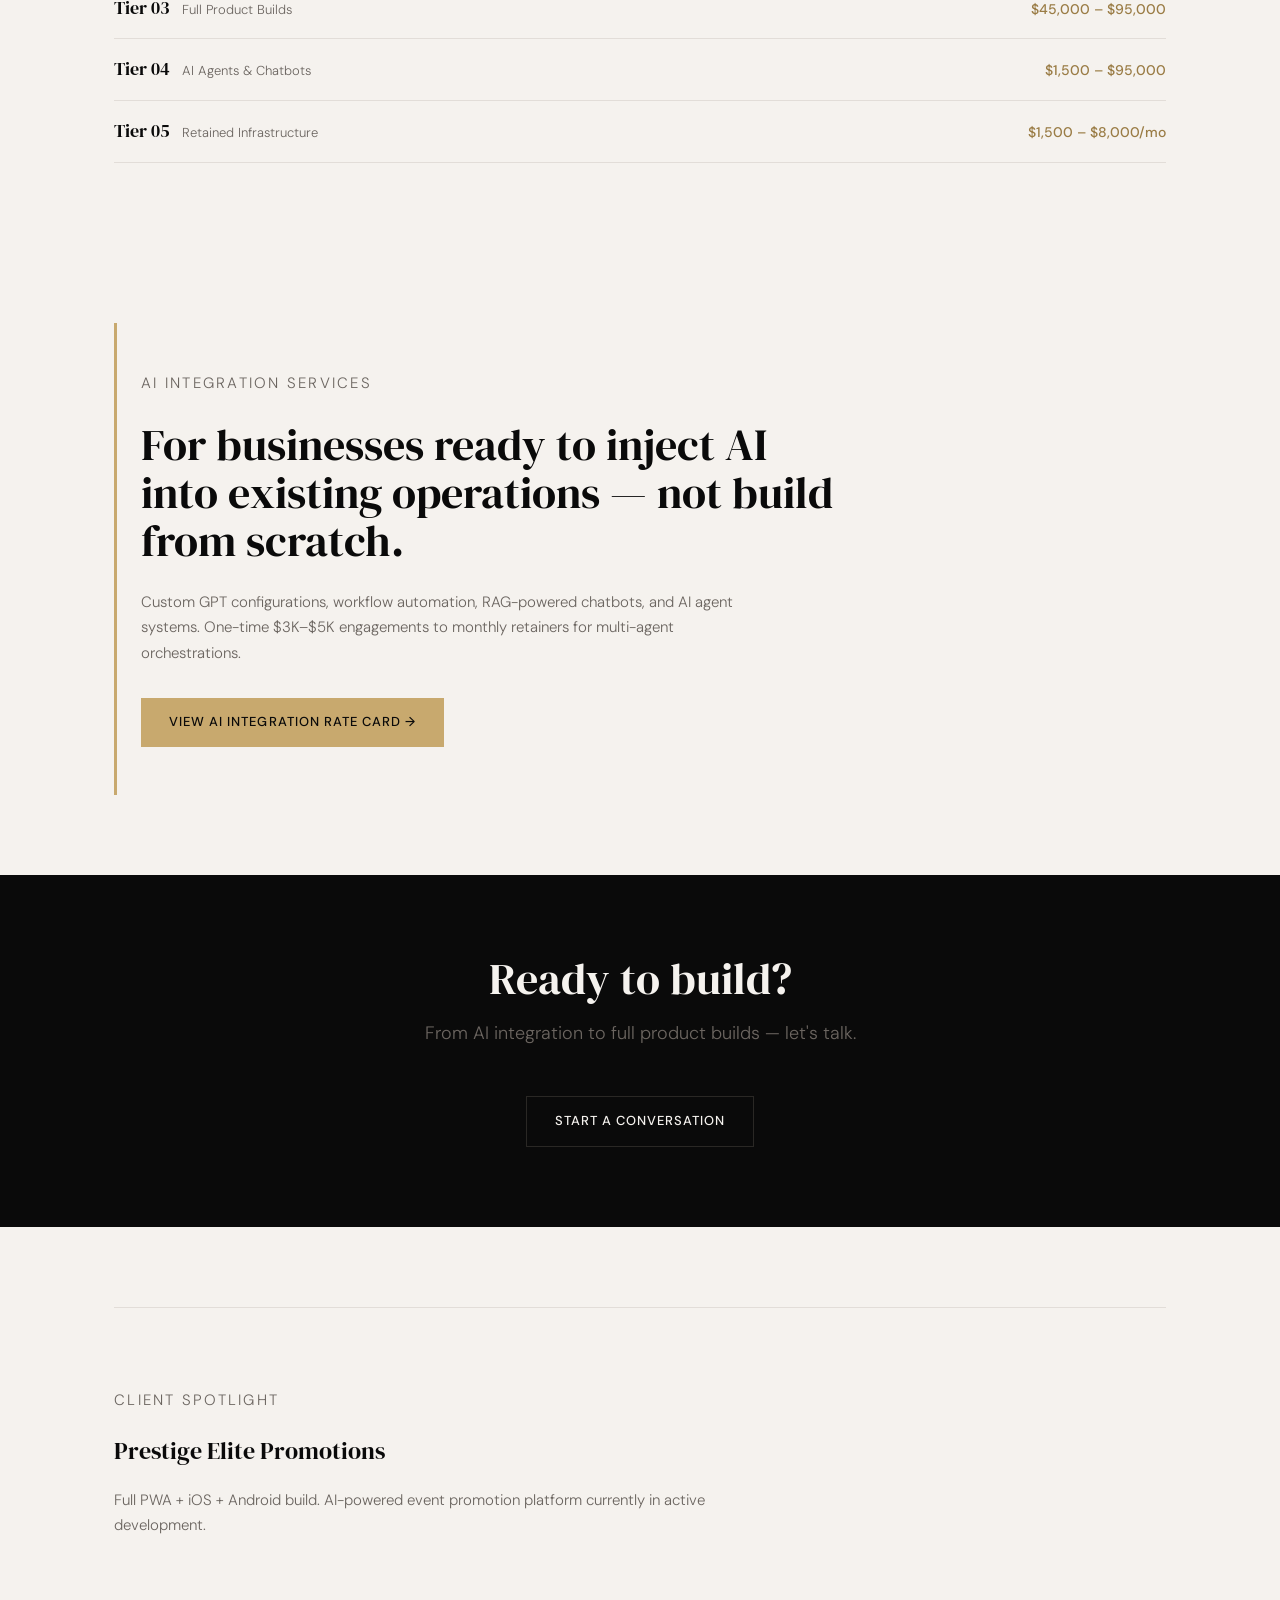
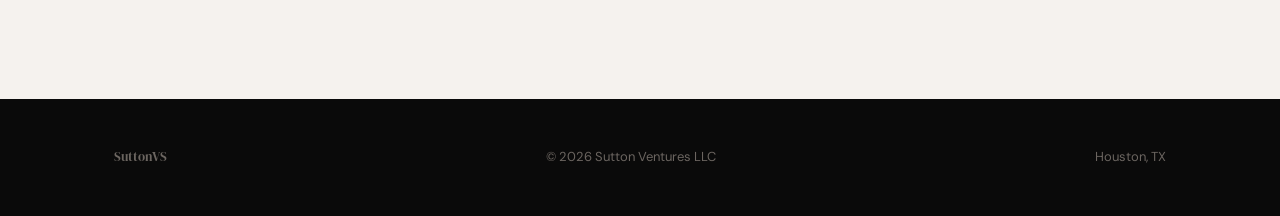
==== commit edc9d8ec: "Reword Ready to build CTA subhead" ====
--- a/consulting.html
+++ b/consulting.html
@@ -155,7 +155,7 @@
   <section class="section-dark cta-block">
     <div class="container">
       <h2>Ready to build?</h2>
-      <p class="subhead">Contact us to discuss injecting AI into your business.</p>
+      <p class="subhead">From AI integration to full product builds — let's talk.</p>
       <div class="hero-ctas">
         <a href="contact.html" class="btn-secondary">Start a Conversation</a>
       </div>
